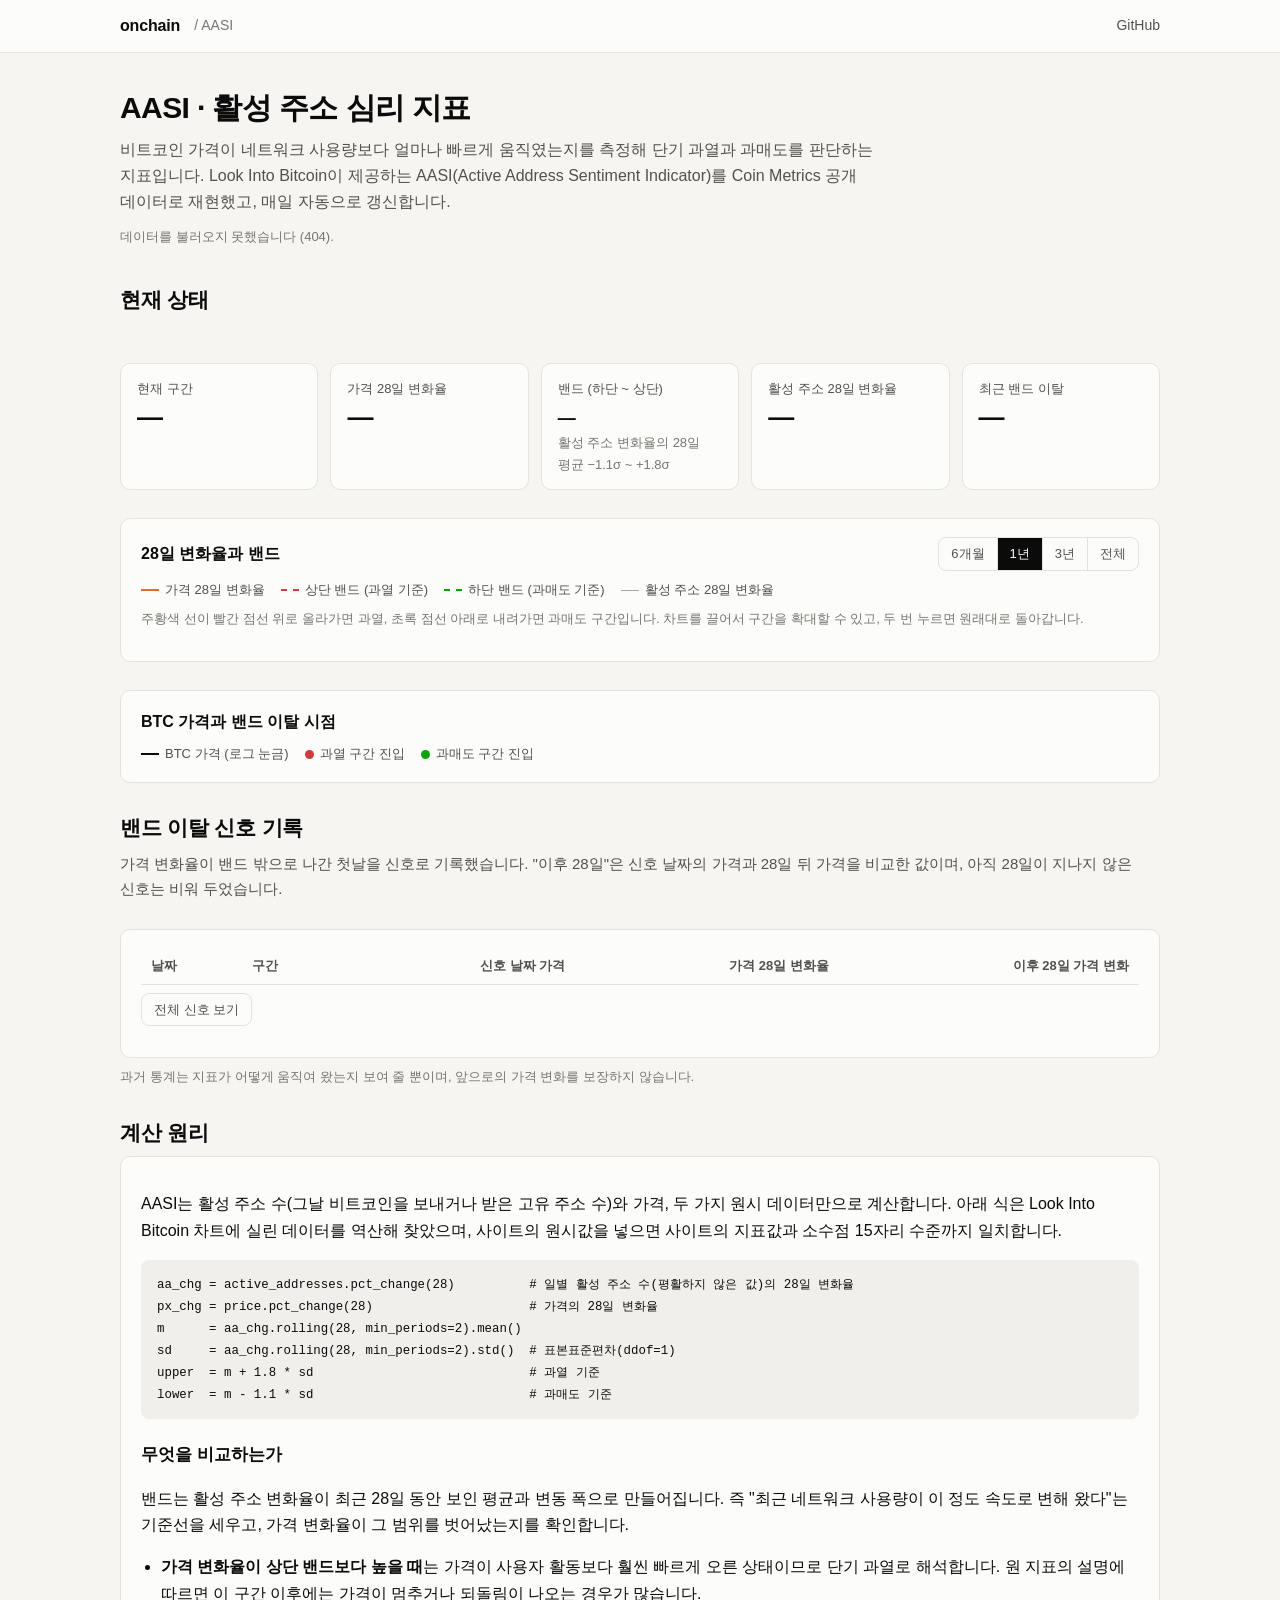
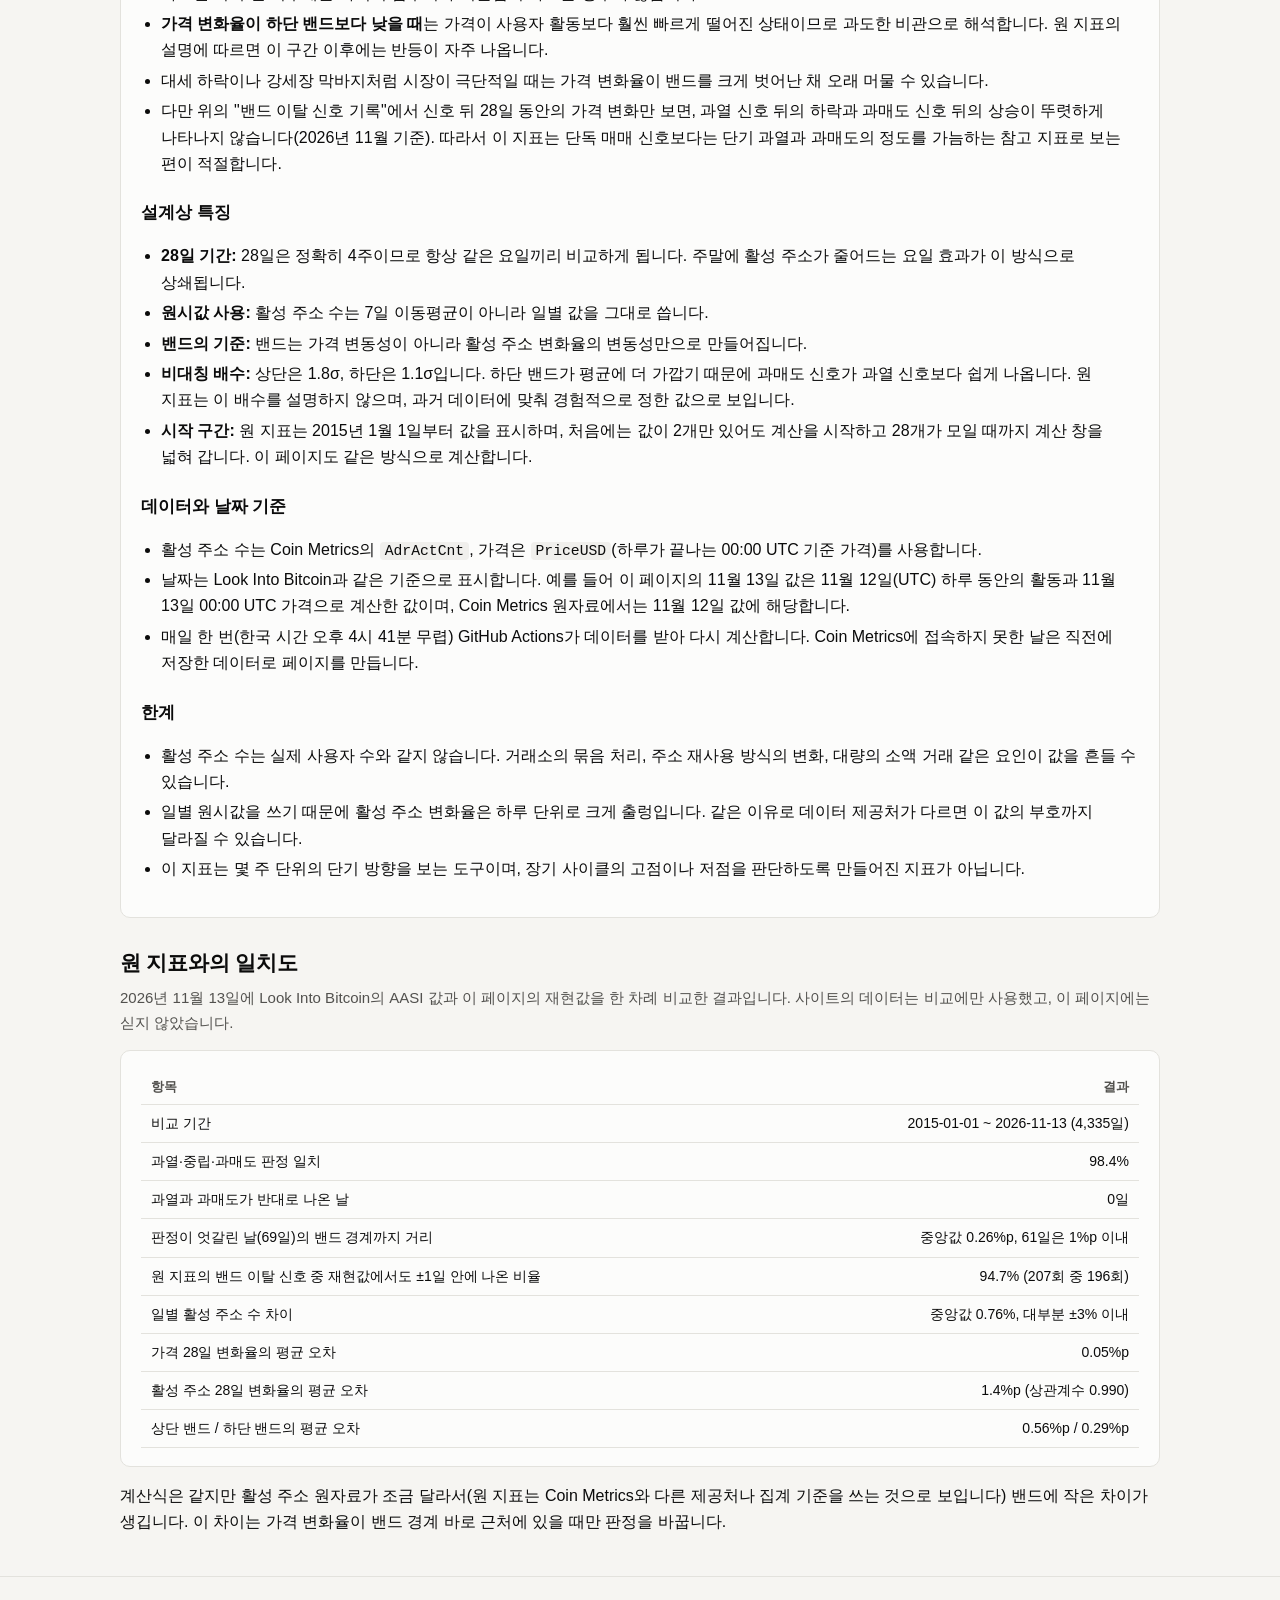
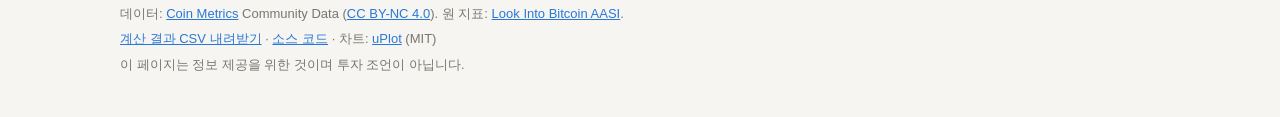
==== site/aasi/index.html @ 32cf72d3 "Add AASI indicator page with daily GitHub Pages build - indicators/aasi.py: AASI formula (28d change" ====
<!doctype html>
<html lang="ko">
<head>
  <meta charset="utf-8">
  <meta name="viewport" content="width=device-width, initial-scale=1">
  <title>AASI · 활성 주소 심리 지표 | onchain</title>
  <meta name="description" content="비트코인 활성 주소 수와 가격의 28일 변화율로 단기 과열·과매도를 판단하는 AASI를 Coin Metrics 공개 데이터로 재현해 매일 갱신합니다.">
  <link rel="icon" href="data:,">
  <link rel="stylesheet" href="../vendor/uplot/uPlot.min.css">
  <link rel="stylesheet" href="../assets/style.css">
</head>
<body>
  <nav class="top">
    <div class="wrap">
      <a class="brand" href="../">onchain</a>
      <span class="crumb">/ AASI</span>
      <span class="spacer"></span>
      <a class="repo" href="https://github.com/tlzkrh1029/onchain">GitHub</a>
    </div>
  </nav>

  <main class="wrap">
    <header class="hero">
      <h1>AASI · 활성 주소 심리 지표</h1>
      <p class="lead">
        비트코인 가격이 네트워크 사용량보다 얼마나 빠르게 움직였는지를 측정해 단기 과열과 과매도를 판단하는 지표입니다.
        Look Into Bitcoin이 제공하는 AASI(Active Address Sentiment Indicator)를 Coin Metrics 공개 데이터로 재현했고, 매일 자동으로 갱신합니다.
      </p>
      <div class="updated" id="updated">데이터를 불러오는 중입니다.</div>
    </header>

    <section id="status" aria-labelledby="status-h">
      <h2 id="status-h">현재 상태</h2>
      <p class="sub" id="status-sub">&nbsp;</p>
      <div class="cards">
        <div class="card" id="card-zone">
          <div class="k">현재 구간</div>
          <div class="v"><span class="zone-tag" id="zone-tag">—</span></div>
          <div class="d" id="zone-desc">&nbsp;</div>
        </div>
        <div class="card">
          <div class="k">가격 28일 변화율</div>
          <div class="v" id="v-pc">—</div>
          <div class="d" id="d-pc">&nbsp;</div>
        </div>
        <div class="card">
          <div class="k">밴드 (하단 ~ 상단)</div>
          <div class="v sm" id="v-band">—</div>
          <div class="d">활성 주소 변화율의 28일 평균 −1.1σ ~ +1.8σ</div>
        </div>
        <div class="card">
          <div class="k">활성 주소 28일 변화율</div>
          <div class="v" id="v-aa">—</div>
          <div class="d" id="d-aa">&nbsp;</div>
        </div>
        <div class="card">
          <div class="k">최근 밴드 이탈</div>
          <div class="v" id="v-last">—</div>
          <div class="d" id="d-last">&nbsp;</div>
        </div>
      </div>
    </section>

    <section id="chart-aasi-sec" aria-labelledby="chart-aasi-h">
      <div class="panel">
        <div class="chart-head">
          <h3 id="chart-aasi-h">28일 변화율과 밴드</h3>
          <div class="ranges" role="group" aria-label="기간 선택">
            <button type="button" data-range="182">6개월</button>
            <button type="button" data-range="365" aria-pressed="true">1년</button>
            <button type="button" data-range="1095">3년</button>
            <button type="button" data-range="all">전체</button>
          </div>
        </div>
        <div class="chart" id="chart-aasi"></div>
        <div class="legend" id="legend-aasi">
          <span><span class="sw" style="border-color:var(--series-price-chg)"></span>가격 28일 변화율</span>
          <span><span class="sw dash" style="border-color:var(--band-upper)"></span>상단 밴드 (과열 기준)</span>
          <span><span class="sw dash" style="border-color:var(--band-lower)"></span>하단 밴드 (과매도 기준)</span>
          <span><span class="sw" style="border-color:var(--series-aa);border-top-width:1px"></span>활성 주소 28일 변화율</span>
        </div>
        <p class="note">주황색 선이 빨간 점선 위로 올라가면 과열, 초록 점선 아래로 내려가면 과매도 구간입니다. 차트를 끌어서 구간을 확대할 수 있고, 두 번 누르면 원래대로 돌아갑니다.</p>
      </div>
    </section>

    <section id="chart-price-sec" aria-labelledby="chart-price-h">
      <div class="panel">
        <div class="chart-head">
          <h3 id="chart-price-h">BTC 가격과 밴드 이탈 시점</h3>
        </div>
        <div class="chart" id="chart-price"></div>
        <div class="legend">
          <span><span class="sw" style="border-color:var(--series-price)"></span>BTC 가격 (로그 눈금)</span>
          <span><span class="dot" style="background:var(--band-upper)"></span>과열 구간 진입</span>
          <span><span class="dot" style="background:var(--band-lower)"></span>과매도 구간 진입</span>
        </div>
      </div>
    </section>

    <section id="signals" aria-labelledby="signals-h">
      <h2 id="signals-h">밴드 이탈 신호 기록</h2>
      <p class="sub">가격 변화율이 밴드 밖으로 나간 첫날을 신호로 기록했습니다. "이후 28일"은 신호 날짜의 가격과 28일 뒤 가격을 비교한 값이며, 아직 28일이 지나지 않은 신호는 비워 두었습니다.</p>
      <div class="stats" id="sig-stats"></div>
      <div class="panel tbl-wrap">
        <table id="sig-table">
          <thead>
            <tr><th>날짜</th><th class="l">구간</th><th>신호 날짜 가격</th><th>가격 28일 변화율</th><th>이후 28일 가격 변화</th></tr>
          </thead>
          <tbody></tbody>
        </table>
        <p class="note"><button type="button" id="sig-more" class="btn">전체 신호 보기</button></p>
      </div>
      <p class="note">과거 통계는 지표가 어떻게 움직여 왔는지 보여 줄 뿐이며, 앞으로의 가격 변화를 보장하지 않습니다.</p>
    </section>

    <section id="method" aria-labelledby="method-h" class="prose">
      <h2 id="method-h">계산 원리</h2>
      <div class="panel">
        <p>AASI는 활성 주소 수(그날 비트코인을 보내거나 받은 고유 주소 수)와 가격, 두 가지 원시 데이터만으로 계산합니다. 아래 식은 Look Into Bitcoin 차트에 실린 데이터를 역산해 찾았으며, 사이트의 원시값을 넣으면 사이트의 지표값과 소수점 15자리 수준까지 일치합니다.</p>
<pre><code>aa_chg = active_addresses.pct_change(28)          # 일별 활성 주소 수(평활하지 않은 값)의 28일 변화율
px_chg = price.pct_change(28)                     # 가격의 28일 변화율
m      = aa_chg.rolling(28, min_periods=2).mean()
sd     = aa_chg.rolling(28, min_periods=2).std()  # 표본표준편차(ddof=1)
upper  = m + 1.8 * sd                             # 과열 기준
lower  = m - 1.1 * sd                             # 과매도 기준</code></pre>

        <h3>무엇을 비교하는가</h3>
        <p>밴드는 활성 주소 변화율이 최근 28일 동안 보인 평균과 변동 폭으로 만들어집니다. 즉 "최근 네트워크 사용량이 이 정도 속도로 변해 왔다"는 기준선을 세우고, 가격 변화율이 그 범위를 벗어났는지를 확인합니다.</p>
        <ul>
          <li><b>가격 변화율이 상단 밴드보다 높을 때</b>는 가격이 사용자 활동보다 훨씬 빠르게 오른 상태이므로 단기 과열로 해석합니다. 원 지표의 설명에 따르면 이 구간 이후에는 가격이 멈추거나 되돌림이 나오는 경우가 많습니다.</li>
          <li><b>가격 변화율이 하단 밴드보다 낮을 때</b>는 가격이 사용자 활동보다 훨씬 빠르게 떨어진 상태이므로 과도한 비관으로 해석합니다. 원 지표의 설명에 따르면 이 구간 이후에는 반등이 자주 나옵니다.</li>
          <li>대세 하락이나 강세장 막바지처럼 시장이 극단적일 때는 가격 변화율이 밴드를 크게 벗어난 채 오래 머물 수 있습니다.</li>
          <li>다만 위의 "밴드 이탈 신호 기록"에서 신호 뒤 28일 동안의 가격 변화만 보면, 과열 신호 뒤의 하락과 과매도 신호 뒤의 상승이 뚜렷하게 나타나지 않습니다(2026년 11월 기준). 따라서 이 지표는 단독 매매 신호보다는 단기 과열과 과매도의 정도를 가늠하는 참고 지표로 보는 편이 적절합니다.</li>
        </ul>

        <h3>설계상 특징</h3>
        <ul>
          <li><b>28일 기간:</b> 28일은 정확히 4주이므로 항상 같은 요일끼리 비교하게 됩니다. 주말에 활성 주소가 줄어드는 요일 효과가 이 방식으로 상쇄됩니다.</li>
          <li><b>원시값 사용:</b> 활성 주소 수는 7일 이동평균이 아니라 일별 값을 그대로 씁니다.</li>
          <li><b>밴드의 기준:</b> 밴드는 가격 변동성이 아니라 활성 주소 변화율의 변동성만으로 만들어집니다.</li>
          <li><b>비대칭 배수:</b> 상단은 1.8σ, 하단은 1.1σ입니다. 하단 밴드가 평균에 더 가깝기 때문에 과매도 신호가 과열 신호보다 쉽게 나옵니다. 원 지표는 이 배수를 설명하지 않으며, 과거 데이터에 맞춰 경험적으로 정한 값으로 보입니다.</li>
          <li><b>시작 구간:</b> 원 지표는 2015년 1월 1일부터 값을 표시하며, 처음에는 값이 2개만 있어도 계산을 시작하고 28개가 모일 때까지 계산 창을 넓혀 갑니다. 이 페이지도 같은 방식으로 계산합니다.</li>
        </ul>

        <h3>데이터와 날짜 기준</h3>
        <ul>
          <li>활성 주소 수는 Coin Metrics의 <code>AdrActCnt</code>, 가격은 <code>PriceUSD</code>(하루가 끝나는 00:00 UTC 기준 가격)를 사용합니다.</li>
          <li>날짜는 Look Into Bitcoin과 같은 기준으로 표시합니다. 예를 들어 이 페이지의 11월 13일 값은 11월 12일(UTC) 하루 동안의 활동과 11월 13일 00:00 UTC 가격으로 계산한 값이며, Coin Metrics 원자료에서는 11월 12일 값에 해당합니다.</li>
          <li>매일 한 번(한국 시간 오후 4시 41분 무렵) GitHub Actions가 데이터를 받아 다시 계산합니다. Coin Metrics에 접속하지 못한 날은 직전에 저장한 데이터로 페이지를 만듭니다.</li>
        </ul>

        <h3>한계</h3>
        <ul>
          <li>활성 주소 수는 실제 사용자 수와 같지 않습니다. 거래소의 묶음 처리, 주소 재사용 방식의 변화, 대량의 소액 거래 같은 요인이 값을 흔들 수 있습니다.</li>
          <li>일별 원시값을 쓰기 때문에 활성 주소 변화율은 하루 단위로 크게 출렁입니다. 같은 이유로 데이터 제공처가 다르면 이 값의 부호까지 달라질 수 있습니다.</li>
          <li>이 지표는 몇 주 단위의 단기 방향을 보는 도구이며, 장기 사이클의 고점이나 저점을 판단하도록 만들어진 지표가 아닙니다.</li>
        </ul>
      </div>
    </section>

    <section id="verify" aria-labelledby="verify-h" class="prose">
      <h2 id="verify-h">원 지표와의 일치도</h2>
      <p class="sub">2026년 11월 13일에 Look Into Bitcoin의 AASI 값과 이 페이지의 재현값을 한 차례 비교한 결과입니다. 사이트의 데이터는 비교에만 사용했고, 이 페이지에는 싣지 않았습니다.</p>
      <div class="panel tbl-wrap">
        <table>
          <thead><tr><th>항목</th><th>결과</th></tr></thead>
          <tbody>
            <tr><td>비교 기간</td><td>2015-01-01 ~ 2026-11-13 (4,335일)</td></tr>
            <tr><td>과열·중립·과매도 판정 일치</td><td>98.4%</td></tr>
            <tr><td>과열과 과매도가 반대로 나온 날</td><td>0일</td></tr>
            <tr><td>판정이 엇갈린 날(69일)의 밴드 경계까지 거리</td><td>중앙값 0.26%p, 61일은 1%p 이내</td></tr>
            <tr><td>원 지표의 밴드 이탈 신호 중 재현값에서도 ±1일 안에 나온 비율</td><td>94.7% (207회 중 196회)</td></tr>
            <tr><td>일별 활성 주소 수 차이</td><td>중앙값 0.76%, 대부분 ±3% 이내</td></tr>
            <tr><td>가격 28일 변화율의 평균 오차</td><td>0.05%p</td></tr>
            <tr><td>활성 주소 28일 변화율의 평균 오차</td><td>1.4%p (상관계수 0.990)</td></tr>
            <tr><td>상단 밴드 / 하단 밴드의 평균 오차</td><td>0.56%p / 0.29%p</td></tr>
          </tbody>
        </table>
      </div>
      <p>계산식은 같지만 활성 주소 원자료가 조금 달라서(원 지표는 Coin Metrics와 다른 제공처나 집계 기준을 쓰는 것으로 보입니다) 밴드에 작은 차이가 생깁니다. 이 차이는 가격 변화율이 밴드 경계 바로 근처에 있을 때만 판정을 바꿉니다.</p>
    </section>
  </main>

  <footer>
    <div class="wrap">
      <p>데이터: <a href="https://coinmetrics.io/">Coin Metrics</a> Community Data (<a href="https://creativecommons.org/licenses/by-nc/4.0/">CC BY-NC 4.0</a>). 원 지표: <a href="https://www.lookintobitcoin.com/charts/active-address-sentiment-indicator/">Look Into Bitcoin AASI</a>.</p>
      <p><a href="../data/aasi.csv">계산 결과 CSV 내려받기</a> · <a href="https://github.com/tlzkrh1029/onchain">소스 코드</a> · 차트: <a href="https://github.com/leeoniya/uPlot">uPlot</a> (MIT)</p>
      <p>이 페이지는 정보 제공을 위한 것이며 투자 조언이 아닙니다.</p>
    </div>
  </footer>

  <script src="../vendor/uplot/uPlot.iife.min.js"></script>
  <script src="../assets/aasi.js"></script>
</body>
</html>
---- site/vendor/uplot/uPlot.min.css ----
.uplot, .uplot *, .uplot *::before, .uplot *::after {box-sizing: border-box;}.uplot {font-family: system-ui, -apple-system, "Segoe UI", Roboto, "Helvetica Neue", Arial, "Noto Sans", sans-serif, "Apple Color Emoji", "Segoe UI Emoji", "Segoe UI Symbol", "Noto Color Emoji";line-height: 1.5;width: min-content;}.u-title {text-align: center;font-size: 18px;font-weight: bold;}.u-wrap {position: relative;user-select: none;}.u-over, .u-under {position: absolute;}.u-under {overflow: hidden;}.uplot canvas {display: block;position: relative;width: 100%;height: 100%;}.u-axis {position: absolute;}.u-legend {font-size: 14px;margin: auto;text-align: center;}.u-inline {display: block;}.u-inline * {display: inline-block;}.u-inline tr {margin-right: 16px;}.u-legend th {font-weight: 600;}.u-legend th > * {vertical-align: middle;display: inline-block;}.u-legend .u-marker {width: 1em;height: 1em;margin-right: 4px;background-clip: padding-box !important;}.u-inline.u-live th::after {content: ":";vertical-align: middle;}.u-inline:not(.u-live) .u-value {display: none;}.u-series > * {padding: 4px;}.u-series th {cursor: pointer;}.u-legend .u-off > * {opacity: 0.3;}.u-select {background: rgba(0,0,0,0.07);position: absolute;pointer-events: none;}.u-cursor-x, .u-cursor-y {position: absolute;left: 0;top: 0;pointer-events: none;will-change: transform;}.u-hz .u-cursor-x, .u-vt .u-cursor-y {height: 100%;border-right: 1px dashed #607D8B;}.u-hz .u-cursor-y, .u-vt .u-cursor-x {width: 100%;border-bottom: 1px dashed #607D8B;}.u-cursor-pt {position: absolute;top: 0;left: 0;border-radius: 50%;border: 0 solid;pointer-events: none;will-change: transform;/*this has to be !important since we set inline "background" shorthand */background-clip: padding-box !important;}.u-axis.u-off, .u-select.u-off, .u-cursor-x.u-off, .u-cursor-y.u-off, .u-cursor-pt.u-off {display: none;}
---- site/assets/style.css ----
:root {
  color-scheme: light;
  --surface-0: #f6f5f2;
  --surface-1: #fcfcfb;
  --border: #e3e2dd;
  --grid: #ebeae6;
  --text-primary: #0b0b0b;
  --text-secondary: #52514e;
  --text-muted: #77766f;
  --accent: #2a78d6;
  --series-price-chg: #eb6834;   /* 28d price change */
  --series-aa: #a8a7a1;          /* 28d active-address change */
  --series-price: #0b0b0b;       /* BTC price */
  --band-upper: #d03b3b;         /* status: critical */
  --band-lower: #0ca30c;         /* status: good */
  --zone-over-bg: #fbe9e9;
  --zone-under-bg: #e6f6e6;
  --zone-in-bg: #f0efec;
  --code-bg: #f0efec;
  --radius: 10px;
}
@media (prefers-color-scheme: dark) {
  :root {
    color-scheme: dark;
    --surface-0: #121211;
    --surface-1: #1a1a19;
    --border: #2f2f2c;
    --grid: #2a2a28;
    --text-primary: #f0efec;
    --text-secondary: #c3c2b7;
    --text-muted: #96958c;
    --accent: #3987e5;
    --series-price-chg: #d95926;
    --series-aa: #6b6a64;
    --series-price: #f0efec;
    --band-upper: #e66767;
    --band-lower: #0ca30c;
    --zone-over-bg: #3a2020;
    --zone-under-bg: #1d3320;
    --zone-in-bg: #2a2a28;
    --code-bg: #232321;
  }
}

* { box-sizing: border-box; }
body {
  margin: 0;
  background: var(--surface-0);
  color: var(--text-primary);
  font-family: -apple-system, BlinkMacSystemFont, "Apple SD Gothic Neo", "Pretendard", "Noto Sans KR", "Malgun Gothic", "Segoe UI", sans-serif;
  font-size: 16px;
  line-height: 1.65;
  word-break: keep-all;
  overflow-wrap: anywhere;
}
a { color: var(--accent); }
.wrap { max-width: 1080px; margin: 0 auto; padding: 0 20px; }

.top {
  border-bottom: 1px solid var(--border);
  background: var(--surface-1);
}
.top .wrap { display: flex; gap: 14px; align-items: center; height: 52px; }
.top .brand { font-weight: 700; color: var(--text-primary); text-decoration: none; letter-spacing: -0.01em; }
.top .crumb { color: var(--text-muted); font-size: 14px; }
.top .spacer { flex: 1; }
.top a.repo { font-size: 14px; color: var(--text-secondary); text-decoration: none; }

header.hero { padding: 36px 0 8px; }
header.hero h1 { font-size: 30px; line-height: 1.25; margin: 0 0 10px; letter-spacing: -0.02em; }
header.hero p.lead { margin: 0; color: var(--text-secondary); max-width: 760px; }
.updated { margin-top: 10px; font-size: 13px; color: var(--text-muted); }

section { margin: 28px 0; }
section > h2 { font-size: 21px; margin: 0 0 6px; letter-spacing: -0.01em; }
section > p.sub { margin: 0 0 14px; color: var(--text-secondary); font-size: 15px; }

.panel {
  background: var(--surface-1);
  border: 1px solid var(--border);
  border-radius: var(--radius);
  padding: 18px 20px;
}

/* status cards */
.cards { display: grid; grid-template-columns: repeat(auto-fit, minmax(190px, 1fr)); gap: 12px; }
.card { background: var(--surface-1); border: 1px solid var(--border); border-radius: var(--radius); padding: 14px 16px; }
.card .k { font-size: 13px; color: var(--text-secondary); }
.card .v { font-size: 26px; font-weight: 700; letter-spacing: -0.02em; line-height: 1.3; margin-top: 2px; font-variant-numeric: tabular-nums; }
.card .v.sm { font-size: 18px; padding-top: 6px; white-space: nowrap; }
.card .d { font-size: 13px; color: var(--text-muted); margin-top: 2px; }
.card.zone-over { background: var(--zone-over-bg); }
.card.zone-under { background: var(--zone-under-bg); }
.card.zone-in { background: var(--zone-in-bg); }
.zone-tag { display: inline-flex; align-items: center; gap: 6px; font-weight: 700; }
.zone-tag .ico { font-size: 0.8em; }
.zone-tag.over .ico { color: var(--band-upper); }
.zone-tag.under .ico { color: var(--band-lower); }
.zone-tag.in .ico { color: var(--text-muted); }

/* charts */
.chart-head { display: flex; flex-wrap: wrap; gap: 10px; align-items: center; justify-content: space-between; margin-bottom: 8px; }
.chart-head h3 { margin: 0; font-size: 16px; }
.ranges { display: inline-flex; border: 1px solid var(--border); border-radius: 8px; overflow: hidden; }
.ranges button {
  appearance: none; border: 0; background: transparent; color: var(--text-secondary);
  font: inherit; font-size: 13px; padding: 5px 12px; cursor: pointer;
}
.ranges button + button { border-left: 1px solid var(--border); }
.ranges button[aria-pressed="true"] { background: var(--text-primary); color: var(--surface-1); }
.chart { position: relative; width: 100%; }
.legend { display: flex; flex-wrap: wrap; gap: 6px 16px; font-size: 13px; color: var(--text-secondary); margin-top: 8px; }
.legend .sw { display: inline-block; width: 18px; height: 0; border-top: 2px solid; vertical-align: middle; margin-right: 6px; }
.legend .sw.dash { border-top-style: dashed; }
.legend .dot { display: inline-block; width: 9px; height: 9px; border-radius: 50%; vertical-align: middle; margin-right: 6px; }
.note { font-size: 13px; color: var(--text-muted); margin-top: 8px; }

.tip {
  position: absolute; pointer-events: none; z-index: 10; display: none;
  background: var(--surface-1); border: 1px solid var(--border); border-radius: 8px;
  box-shadow: 0 4px 14px rgba(0,0,0,.12); padding: 8px 10px; font-size: 12.5px; line-height: 1.5;
  min-width: 170px; font-variant-numeric: tabular-nums;
}
.tip .t { font-weight: 700; margin-bottom: 2px; }
.tip .r { display: flex; justify-content: space-between; gap: 14px; color: var(--text-secondary); }
.tip .r b { color: var(--text-primary); font-weight: 600; }
.tip .mk { display: inline-block; width: 10px; height: 0; border-top: 2px solid; vertical-align: middle; margin-right: 5px; }

/* uPlot overrides */
.uplot { font-family: inherit; }
.u-legend { display: none; }
.u-select { background: rgba(42, 120, 214, 0.12); }

/* tables */
.tbl-wrap { overflow-x: auto; }
table { border-collapse: collapse; width: 100%; font-size: 14px; font-variant-numeric: tabular-nums; }
th, td { text-align: right; padding: 7px 10px; border-bottom: 1px solid var(--border); white-space: nowrap; }
th:first-child, td:first-child, th.l, td.l { text-align: left; }
thead th { font-weight: 600; color: var(--text-secondary); font-size: 13px; }
.btn {
  appearance: none; border: 1px solid var(--border); border-radius: 8px; background: transparent;
  color: var(--text-secondary); font: inherit; font-size: 13px; padding: 5px 12px; cursor: pointer;
}
.btn:hover { border-color: var(--accent); color: var(--text-primary); }
.stats { display: grid; grid-template-columns: repeat(auto-fit, minmax(240px, 1fr)); gap: 12px; margin-bottom: 14px; }

/* prose */
.prose h3 { font-size: 17px; margin: 22px 0 6px; }
.prose p, .prose li { color: var(--text-primary); }
.prose ul { padding-left: 20px; }
.prose li { margin: 4px 0; }
pre {
  background: var(--code-bg); border-radius: 8px; padding: 14px 16px; overflow-x: auto;
  font-size: 13.5px; line-height: 1.6;
}
code { font-family: ui-monospace, SFMono-Regular, Menlo, Consolas, monospace; font-size: 0.92em; }
p code, li code, td code { background: var(--code-bg); padding: 1px 5px; border-radius: 4px; }

footer { border-top: 1px solid var(--border); margin-top: 40px; padding: 22px 0 40px; font-size: 13px; color: var(--text-muted); }
footer p { margin: 4px 0; }

/* home */
.ind-list { display: grid; grid-template-columns: repeat(auto-fit, minmax(280px, 1fr)); gap: 14px; }
.ind { display: block; text-decoration: none; color: inherit; background: var(--surface-1); border: 1px solid var(--border); border-radius: var(--radius); padding: 18px 20px; }
.ind:hover { border-color: var(--accent); }
.ind h3 { margin: 0 0 4px; font-size: 18px; }
.ind p { margin: 0; color: var(--text-secondary); font-size: 14.5px; }
.ind .now { margin-top: 12px; font-size: 14px; }

@media (max-width: 560px) {
  header.hero h1 { font-size: 24px; }
  .card .v { font-size: 22px; }
  .panel { padding: 14px 12px; }
}
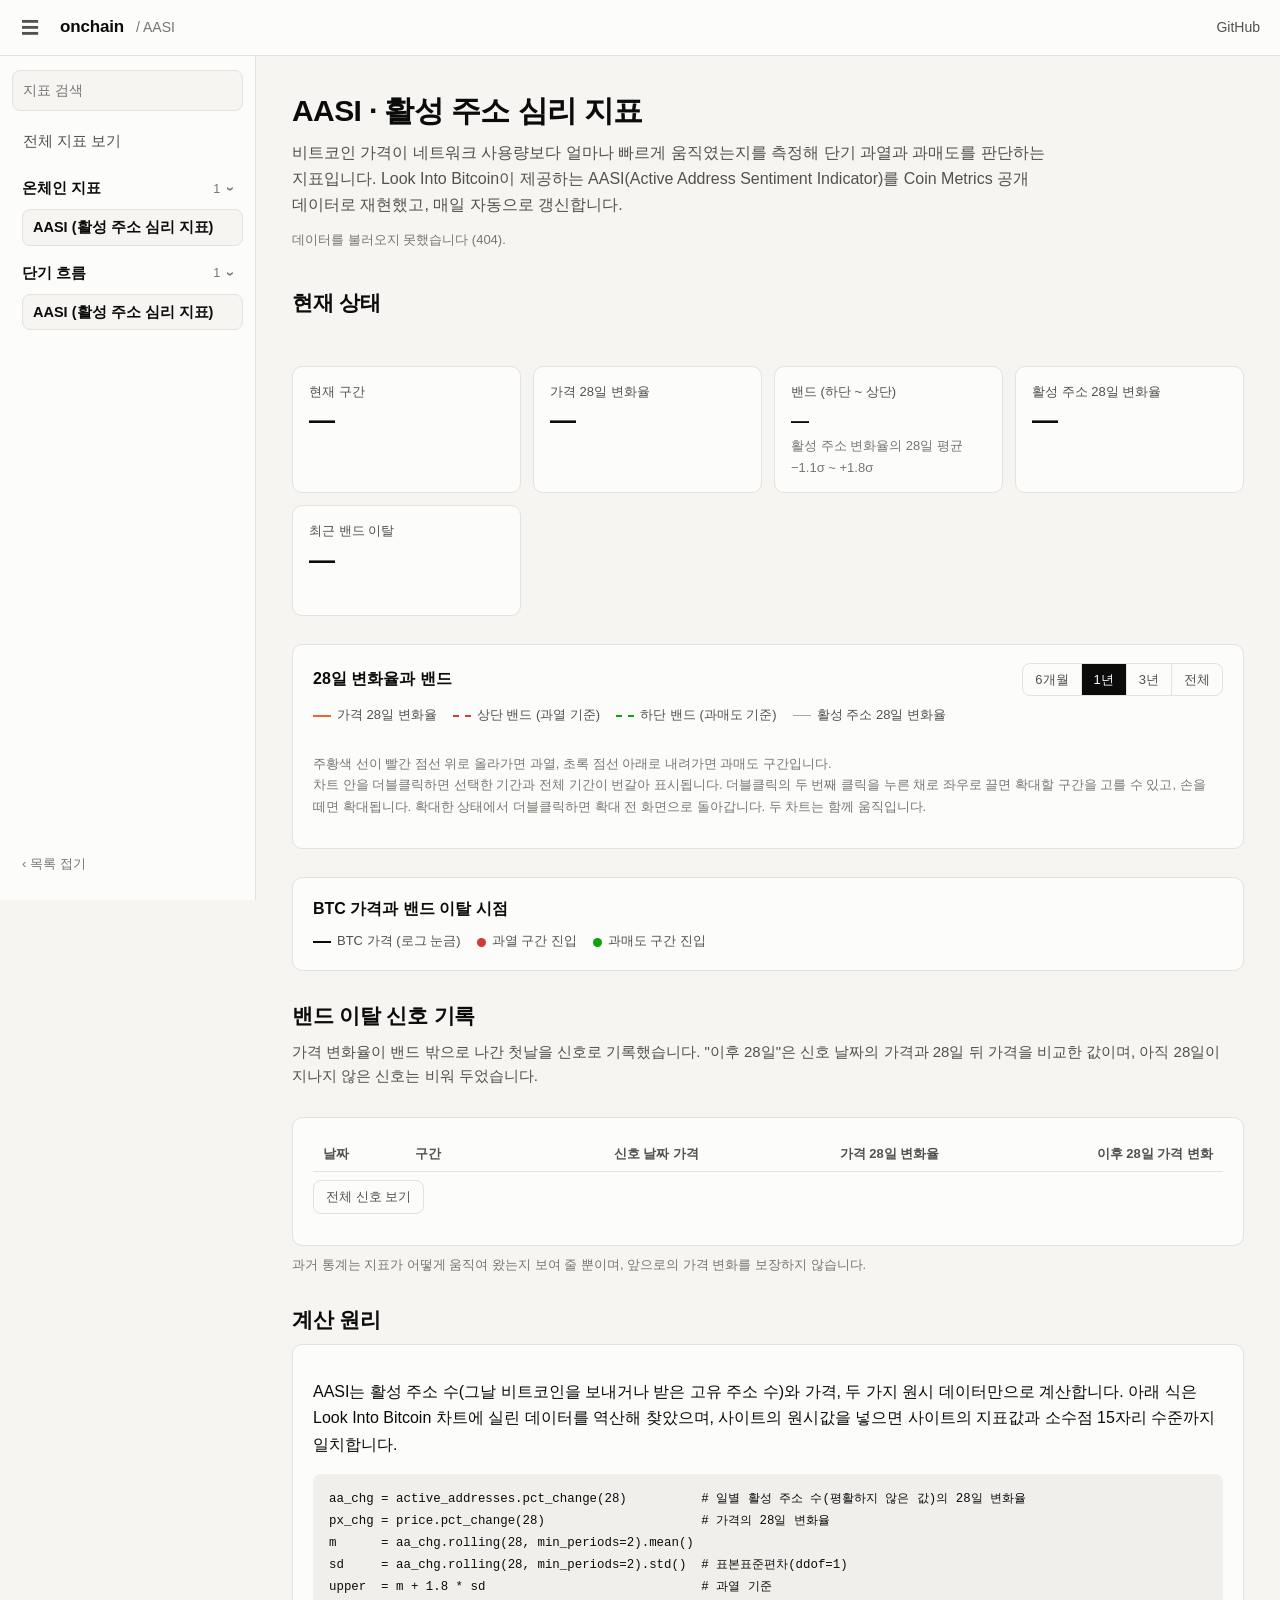
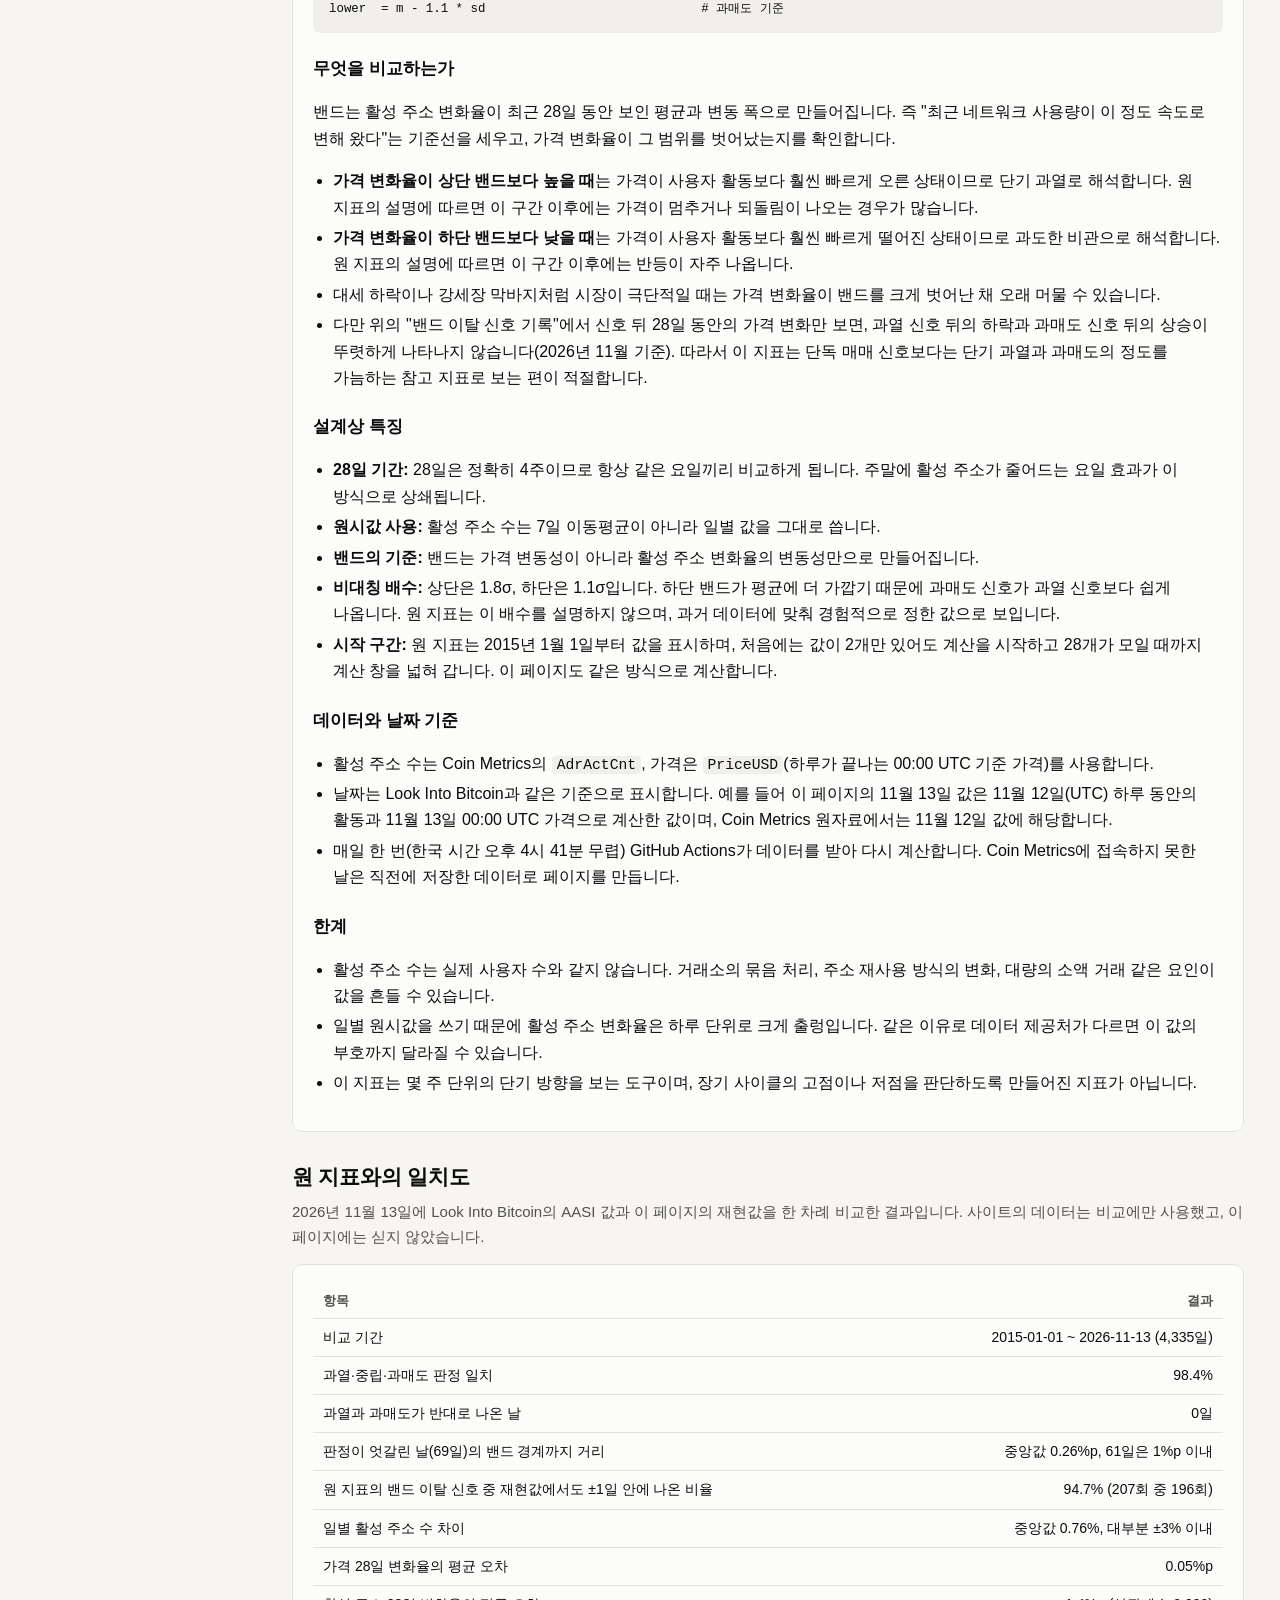
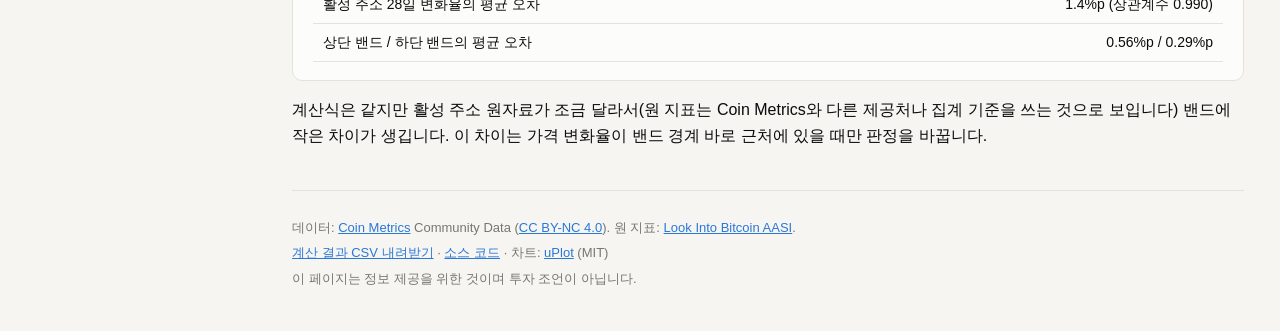
==== commit 55da7ea8: "Wide layout with sidebar nav; double-click chart gestures - Left sidebar on every page (search, coll" ====
--- a/site/aasi/index.html
+++ b/site/aasi/index.html
@@ -10,16 +10,17 @@
   <link rel="stylesheet" href="../assets/style.css">
 </head>
 <body>
-  <nav class="top">
-    <div class="wrap">
-      <a class="brand" href="../">onchain</a>
-      <span class="crumb">/ AASI</span>
-      <span class="spacer"></span>
-      <a class="repo" href="https://github.com/tlzkrh1029/onchain">GitHub</a>
-    </div>
-  </nav>
+  <header class="top">
+    <button class="menu-btn" id="menu-btn" type="button" aria-label="지표 목록 열고 닫기">☰</button>
+    <a class="brand" href="../">onchain</a>
+    <span class="crumb">/ AASI</span>
+    <span class="spacer"></span>
+    <a class="repo" href="https://github.com/tlzkrh1029/onchain">GitHub</a>
+  </header>
 
-  <main class="wrap">
+  <div class="layout">
+  <aside class="side" id="side"></aside>
+  <main class="main">
     <header class="hero">
       <h1>AASI · 활성 주소 심리 지표</h1>
       <p class="lead">
@@ -79,7 +80,9 @@
           <span><span class="sw dash" style="border-color:var(--band-lower)"></span>하단 밴드 (과매도 기준)</span>
           <span><span class="sw" style="border-color:var(--series-aa);border-top-width:1px"></span>활성 주소 28일 변화율</span>
         </div>
-        <p class="note">주황색 선이 빨간 점선 위로 올라가면 과열, 초록 점선 아래로 내려가면 과매도 구간입니다. 차트를 끌어서 구간을 확대할 수 있고, 두 번 누르면 원래대로 돌아갑니다.</p>
+        <p class="view-hint" id="view-hint" aria-live="polite"></p>
+        <p class="note">주황색 선이 빨간 점선 위로 올라가면 과열, 초록 점선 아래로 내려가면 과매도 구간입니다.<br>
+          차트 안을 더블클릭하면 선택한 기간과 전체 기간이 번갈아 표시됩니다. 더블클릭의 두 번째 클릭을 누른 채로 좌우로 끌면 확대할 구간을 고를 수 있고, 손을 떼면 확대됩니다. 확대한 상태에서 더블클릭하면 확대 전 화면으로 돌아갑니다. 두 차트는 함께 움직입니다.</p>
       </div>
     </section>
 
@@ -113,7 +116,7 @@
       <p class="note">과거 통계는 지표가 어떻게 움직여 왔는지 보여 줄 뿐이며, 앞으로의 가격 변화를 보장하지 않습니다.</p>
     </section>
 
-    <section id="method" aria-labelledby="method-h" class="prose">
+    <section id="method" aria-labelledby="method-h" class="prose readable">
       <h2 id="method-h">계산 원리</h2>
       <div class="panel">
         <p>AASI는 활성 주소 수(그날 비트코인을 보내거나 받은 고유 주소 수)와 가격, 두 가지 원시 데이터만으로 계산합니다. 아래 식은 Look Into Bitcoin 차트에 실린 데이터를 역산해 찾았으며, 사이트의 원시값을 넣으면 사이트의 지표값과 소수점 15자리 수준까지 일치합니다.</p>
@@ -158,7 +161,7 @@
       </div>
     </section>
 
-    <section id="verify" aria-labelledby="verify-h" class="prose">
+    <section id="verify" aria-labelledby="verify-h" class="prose readable">
       <h2 id="verify-h">원 지표와의 일치도</h2>
       <p class="sub">2026년 11월 13일에 Look Into Bitcoin의 AASI 값과 이 페이지의 재현값을 한 차례 비교한 결과입니다. 사이트의 데이터는 비교에만 사용했고, 이 페이지에는 싣지 않았습니다.</p>
       <div class="panel tbl-wrap">
@@ -179,16 +182,17 @@
       </div>
       <p>계산식은 같지만 활성 주소 원자료가 조금 달라서(원 지표는 Coin Metrics와 다른 제공처나 집계 기준을 쓰는 것으로 보입니다) 밴드에 작은 차이가 생깁니다. 이 차이는 가격 변화율이 밴드 경계 바로 근처에 있을 때만 판정을 바꿉니다.</p>
     </section>
-  </main>
-
-  <footer>
-    <div class="wrap">
+    <footer>
+    <div>
       <p>데이터: <a href="https://coinmetrics.io/">Coin Metrics</a> Community Data (<a href="https://creativecommons.org/licenses/by-nc/4.0/">CC BY-NC 4.0</a>). 원 지표: <a href="https://www.lookintobitcoin.com/charts/active-address-sentiment-indicator/">Look Into Bitcoin AASI</a>.</p>
       <p><a href="../data/aasi.csv">계산 결과 CSV 내려받기</a> · <a href="https://github.com/tlzkrh1029/onchain">소스 코드</a> · 차트: <a href="https://github.com/leeoniya/uPlot">uPlot</a> (MIT)</p>
       <p>이 페이지는 정보 제공을 위한 것이며 투자 조언이 아닙니다.</p>
     </div>
   </footer>
+  </main>
+  </div>
 
+  <script src="../assets/nav.js" data-root="../"></script>
   <script src="../vendor/uplot/uPlot.iife.min.js"></script>
   <script src="../assets/aasi.js"></script>
 </body>
--- a/site/assets/style.css
+++ b/site/assets/style.css
@@ -54,17 +54,88 @@
   overflow-wrap: anywhere;
 }
 a { color: var(--accent); }
-.wrap { max-width: 1080px; margin: 0 auto; padding: 0 20px; }
-
+/* ---------- layout: top bar + left sidebar + wide main ---------- */
+:root { --top-h: 56px; --side-w: 256px; }
 .top {
+  position: sticky; top: 0; z-index: 30;
+  height: var(--top-h);
+  display: flex; align-items: center; gap: 12px; padding: 0 20px 0 12px;
   border-bottom: 1px solid var(--border);
   background: var(--surface-1);
 }
-.top .wrap { display: flex; gap: 14px; align-items: center; height: 52px; }
-.top .brand { font-weight: 700; color: var(--text-primary); text-decoration: none; letter-spacing: -0.01em; }
+.menu-btn {
+  appearance: none; border: 1px solid transparent; background: transparent; color: var(--text-secondary);
+  width: 36px; height: 36px; border-radius: 8px; cursor: pointer; font-size: 18px; line-height: 1;
+}
+.menu-btn:hover { border-color: var(--border); color: var(--text-primary); }
+.top .brand { font-weight: 700; color: var(--text-primary); text-decoration: none; letter-spacing: -0.01em; font-size: 17px; }
 .top .crumb { color: var(--text-muted); font-size: 14px; }
 .top .spacer { flex: 1; }
 .top a.repo { font-size: 14px; color: var(--text-secondary); text-decoration: none; }
+
+.layout { display: grid; grid-template-columns: var(--side-w) minmax(0, 1fr); align-items: start; }
+body.side-closed .layout { grid-template-columns: minmax(0, 1fr); }
+body.side-closed .side { display: none; }
+.main { min-width: 0; padding: 0 36px 0 36px; }
+.readable { max-width: 980px; }
+
+.side {
+  position: sticky; top: var(--top-h);
+  height: calc(100vh - var(--top-h));
+  overflow-y: auto;
+  border-right: 1px solid var(--border);
+  background: var(--surface-1);
+  padding: 14px 12px 20px;
+  display: flex; flex-direction: column; gap: 6px;
+}
+.side-search {
+  width: 100%; font: inherit; font-size: 14px; color: var(--text-primary);
+  background: var(--surface-0); border: 1px solid var(--border); border-radius: 8px; padding: 8px 10px; margin-bottom: 6px;
+}
+.side-search:focus { outline: 2px solid var(--accent); outline-offset: -1px; }
+.side-link {
+  display: block; padding: 7px 10px; border-radius: 8px; border: 1px solid transparent;
+  color: var(--text-primary); text-decoration: none; font-size: 14.5px; line-height: 1.4;
+}
+.side-link:hover { background: var(--surface-0); }
+.side-link.active { border-color: var(--border); background: var(--surface-0); font-weight: 600; }
+.side-home { color: var(--text-secondary); }
+.side-groups { display: flex; flex-direction: column; gap: 2px; margin-top: 4px; }
+.side-ghead {
+  appearance: none; width: 100%; display: flex; align-items: center; gap: 8px;
+  background: transparent; border: 0; border-radius: 8px; padding: 8px 10px; cursor: pointer;
+  font: inherit; font-size: 14.5px; font-weight: 600; color: var(--text-primary); text-align: left;
+}
+.side-ghead:hover { background: var(--surface-0); }
+.side-ghead .t { flex: 1; }
+.side-ghead .n { font-size: 12.5px; font-weight: 500; color: var(--text-muted); }
+.side-ghead .chev { color: var(--text-muted); transition: transform .15s; transform: rotate(90deg); }
+.side-group.closed .chev { transform: rotate(0deg); }
+.side-group.closed .side-list { display: none; }
+.side-list { list-style: none; margin: 0 0 6px; padding: 0 0 0 10px; }
+.side-empty { font-size: 13.5px; color: var(--text-muted); padding: 4px 10px; margin: 0; }
+.side-collapse {
+  margin-top: auto; align-self: flex-start;
+  appearance: none; border: 0; background: transparent; color: var(--text-muted);
+  font: inherit; font-size: 13px; padding: 6px 10px; cursor: pointer; border-radius: 8px;
+}
+.side-collapse:hover { color: var(--text-primary); background: var(--surface-0); }
+.side-scrim { display: none; }
+
+@media (max-width: 900px) {
+  .layout { grid-template-columns: minmax(0, 1fr); }
+  .side {
+    position: fixed; top: var(--top-h); left: 0; bottom: 0; z-index: 40;
+    width: min(300px, 86vw); height: auto;
+    transform: translateX(-102%); transition: transform .2s ease;
+    box-shadow: 0 10px 30px rgba(0,0,0,.18);
+  }
+  body.side-closed .side { display: flex; }
+  body.side-open .side { transform: none; }
+  body.side-open .side-scrim { display: block; position: fixed; inset: var(--top-h) 0 0 0; z-index: 35; background: rgba(0,0,0,.28); }
+  .side-collapse { display: none; }
+  .main { padding: 0 20px; }
+}
 
 header.hero { padding: 36px 0 8px; }
 header.hero h1 { font-size: 30px; line-height: 1.25; margin: 0 0 10px; letter-spacing: -0.02em; }
@@ -157,10 +228,14 @@
 p code, li code, td code { background: var(--code-bg); padding: 1px 5px; border-radius: 4px; }
 
 footer { border-top: 1px solid var(--border); margin-top: 40px; padding: 22px 0 40px; font-size: 13px; color: var(--text-muted); }
+.u-over { user-select: none; -webkit-user-select: none; touch-action: pan-y; }
+.view-hint { min-height: 1em; font-size: 13px; color: var(--accent); margin: 6px 0 0; }
 footer p { margin: 4px 0; }
 
 /* home */
-.ind-list { display: grid; grid-template-columns: repeat(auto-fit, minmax(280px, 1fr)); gap: 14px; }
+.ind-list { display: grid; grid-template-columns: repeat(auto-fill, minmax(320px, 1fr)); gap: 14px; }
+.home-group { margin: 26px 0; }
+.home-group h2 { font-size: 19px; margin: 0 0 10px; }
 .ind { display: block; text-decoration: none; color: inherit; background: var(--surface-1); border: 1px solid var(--border); border-radius: var(--radius); padding: 18px 20px; }
 .ind:hover { border-color: var(--accent); }
 .ind h3 { margin: 0 0 4px; font-size: 18px; }
@@ -168,6 +243,7 @@
 .ind .now { margin-top: 12px; font-size: 14px; }
 
 @media (max-width: 560px) {
+  .main { padding: 0 14px; }
   header.hero h1 { font-size: 24px; }
   .card .v { font-size: 22px; }
   .panel { padding: 14px 12px; }
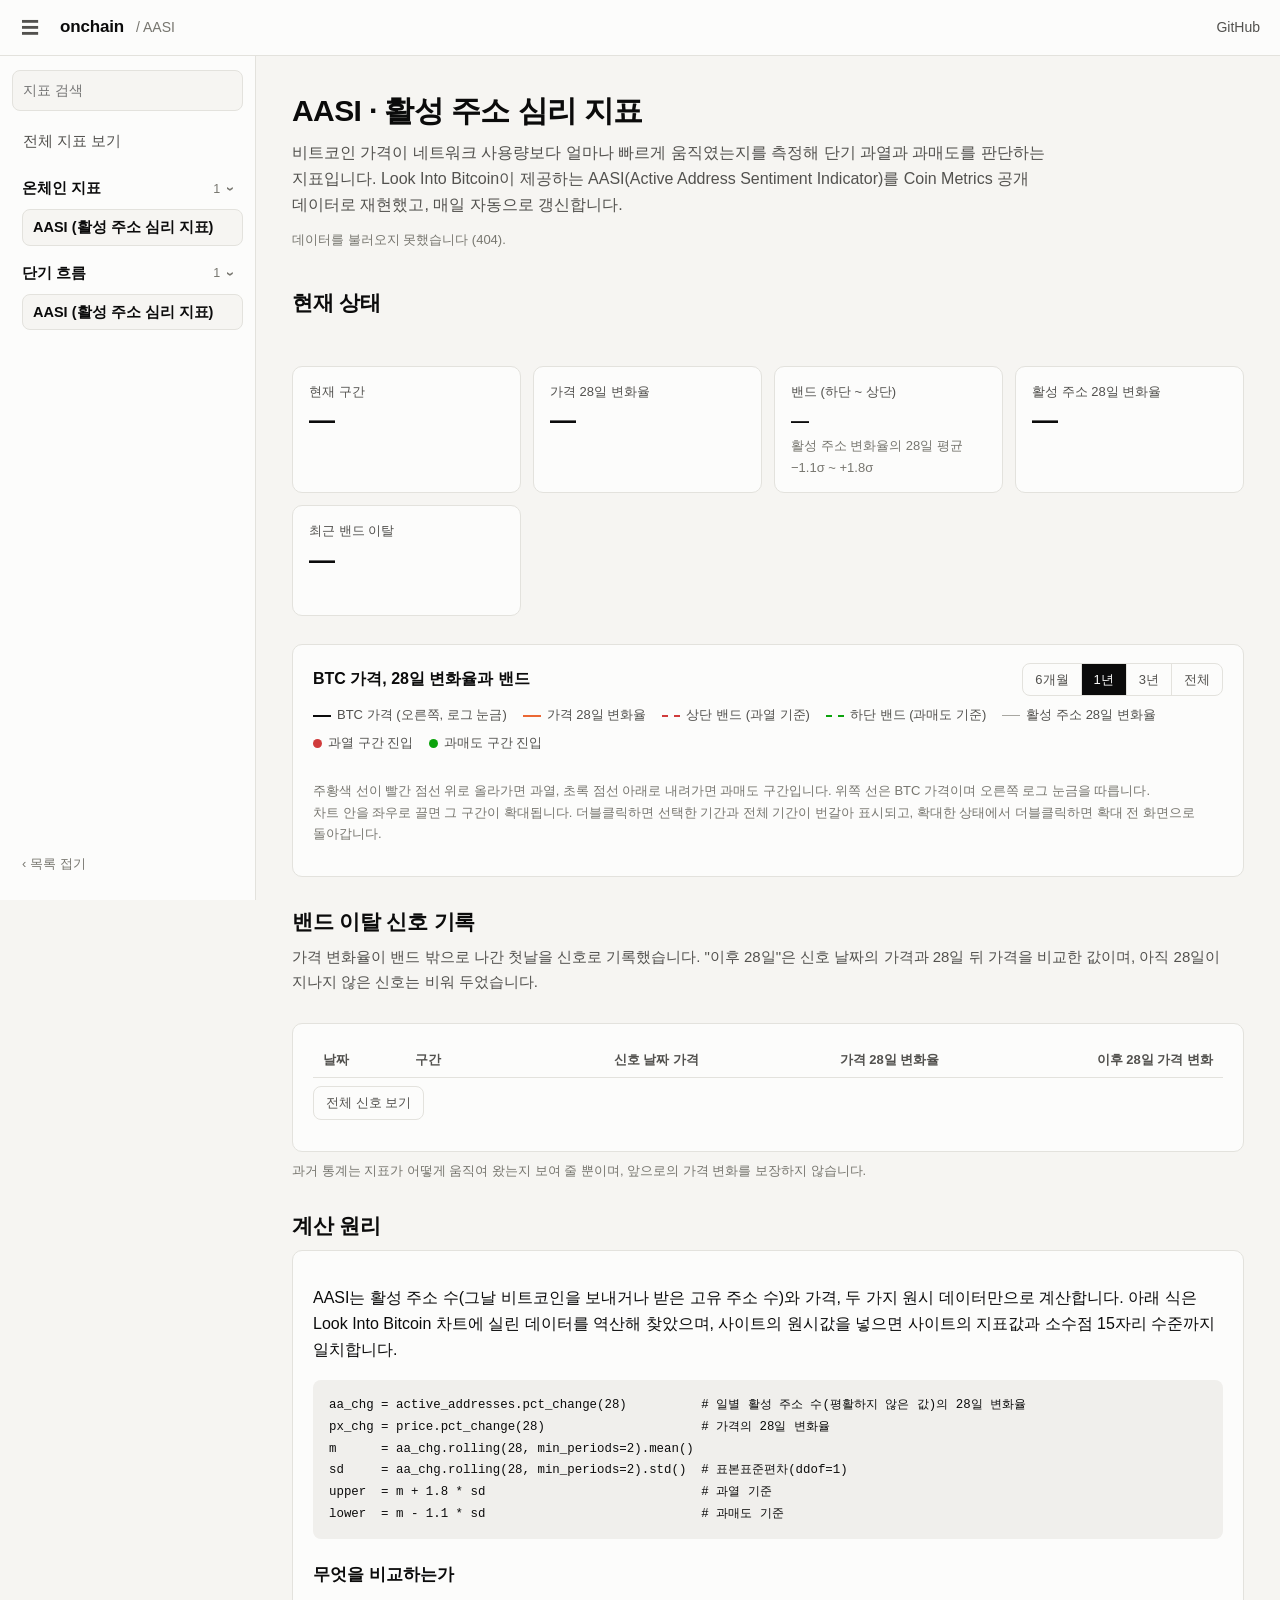
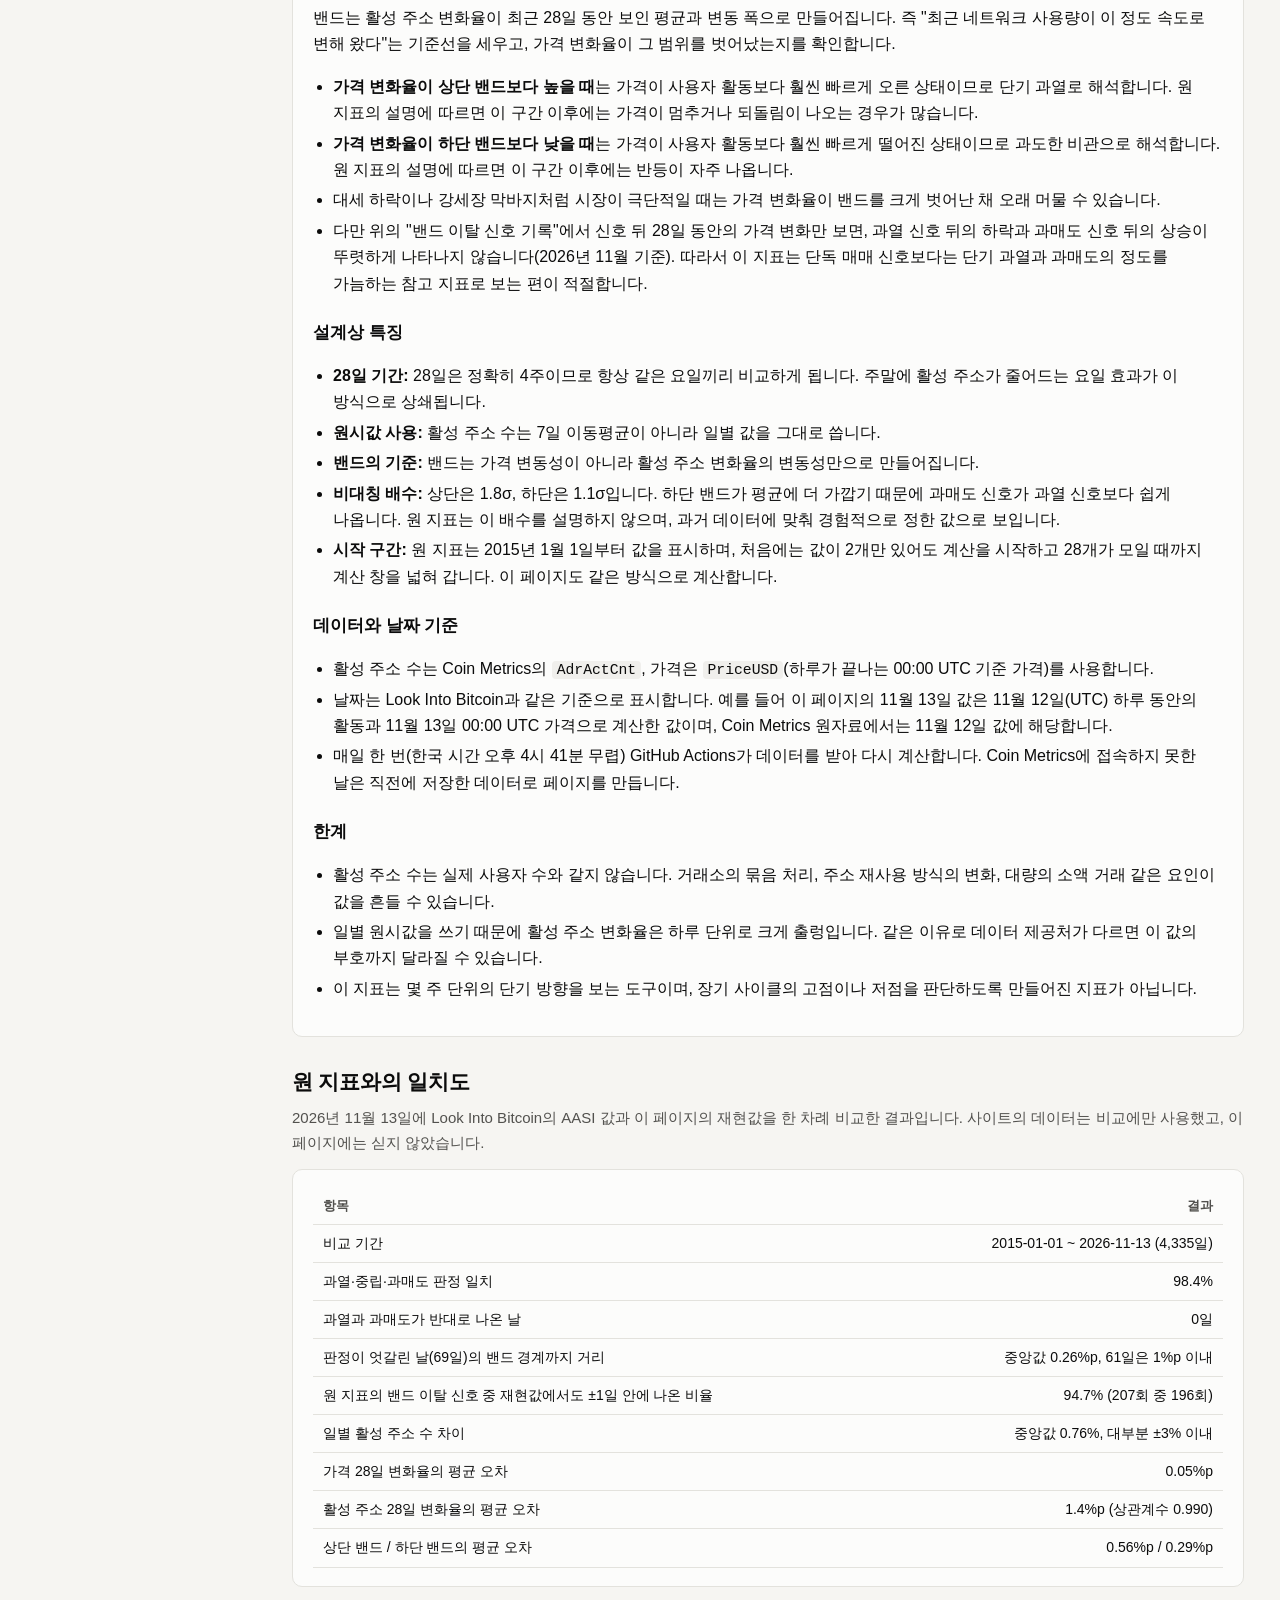
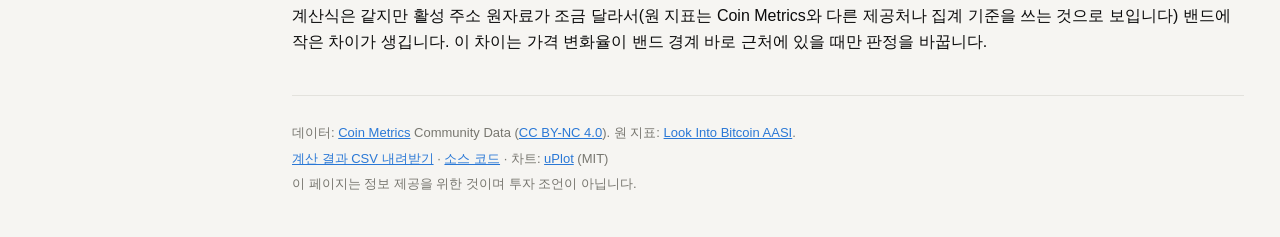
==== commit 29faf700: "AASI chart: overlay BTC price (log, right axis), lighter grid, drag zoom - BTC price drawn on the AA" ====
--- a/site/aasi/index.html
+++ b/site/aasi/index.html
@@ -65,7 +65,7 @@
     <section id="chart-aasi-sec" aria-labelledby="chart-aasi-h">
       <div class="panel">
         <div class="chart-head">
-          <h3 id="chart-aasi-h">28일 변화율과 밴드</h3>
+          <h3 id="chart-aasi-h">BTC 가격, 28일 변화율과 밴드</h3>
           <div class="ranges" role="group" aria-label="기간 선택">
             <button type="button" data-range="182">6개월</button>
             <button type="button" data-range="365" aria-pressed="true">1년</button>
@@ -75,28 +75,17 @@
         </div>
         <div class="chart" id="chart-aasi"></div>
         <div class="legend" id="legend-aasi">
+          <span><span class="sw" style="border-color:var(--series-price)"></span>BTC 가격 (오른쪽, 로그 눈금)</span>
           <span><span class="sw" style="border-color:var(--series-price-chg)"></span>가격 28일 변화율</span>
           <span><span class="sw dash" style="border-color:var(--band-upper)"></span>상단 밴드 (과열 기준)</span>
           <span><span class="sw dash" style="border-color:var(--band-lower)"></span>하단 밴드 (과매도 기준)</span>
           <span><span class="sw" style="border-color:var(--series-aa);border-top-width:1px"></span>활성 주소 28일 변화율</span>
-        </div>
-        <p class="view-hint" id="view-hint" aria-live="polite"></p>
-        <p class="note">주황색 선이 빨간 점선 위로 올라가면 과열, 초록 점선 아래로 내려가면 과매도 구간입니다.<br>
-          차트 안을 더블클릭하면 선택한 기간과 전체 기간이 번갈아 표시됩니다. 더블클릭의 두 번째 클릭을 누른 채로 좌우로 끌면 확대할 구간을 고를 수 있고, 손을 떼면 확대됩니다. 확대한 상태에서 더블클릭하면 확대 전 화면으로 돌아갑니다. 두 차트는 함께 움직입니다.</p>
-      </div>
-    </section>
-
-    <section id="chart-price-sec" aria-labelledby="chart-price-h">
-      <div class="panel">
-        <div class="chart-head">
-          <h3 id="chart-price-h">BTC 가격과 밴드 이탈 시점</h3>
-        </div>
-        <div class="chart" id="chart-price"></div>
-        <div class="legend">
-          <span><span class="sw" style="border-color:var(--series-price)"></span>BTC 가격 (로그 눈금)</span>
           <span><span class="dot" style="background:var(--band-upper)"></span>과열 구간 진입</span>
           <span><span class="dot" style="background:var(--band-lower)"></span>과매도 구간 진입</span>
         </div>
+        <p class="view-hint" id="view-hint" aria-live="polite"></p>
+        <p class="note">주황색 선이 빨간 점선 위로 올라가면 과열, 초록 점선 아래로 내려가면 과매도 구간입니다. 위쪽 선은 BTC 가격이며 오른쪽 로그 눈금을 따릅니다.<br>
+          차트 안을 좌우로 끌면 그 구간이 확대됩니다. 더블클릭하면 선택한 기간과 전체 기간이 번갈아 표시되고, 확대한 상태에서 더블클릭하면 확대 전 화면으로 돌아갑니다.</p>
       </div>
     </section>
 
--- a/site/assets/style.css
+++ b/site/assets/style.css
@@ -3,7 +3,8 @@
   --surface-0: #f6f5f2;
   --surface-1: #fcfcfb;
   --border: #e3e2dd;
-  --grid: #ebeae6;
+  --grid: #f1f0ec;
+  --grid-strong: #dddcd6;
   --text-primary: #0b0b0b;
   --text-secondary: #52514e;
   --text-muted: #77766f;
@@ -25,7 +26,8 @@
     --surface-0: #121211;
     --surface-1: #1a1a19;
     --border: #2f2f2c;
-    --grid: #2a2a28;
+    --grid: #222221;
+    --grid-strong: #3a3a37;
     --text-primary: #f0efec;
     --text-secondary: #c3c2b7;
     --text-muted: #96958c;
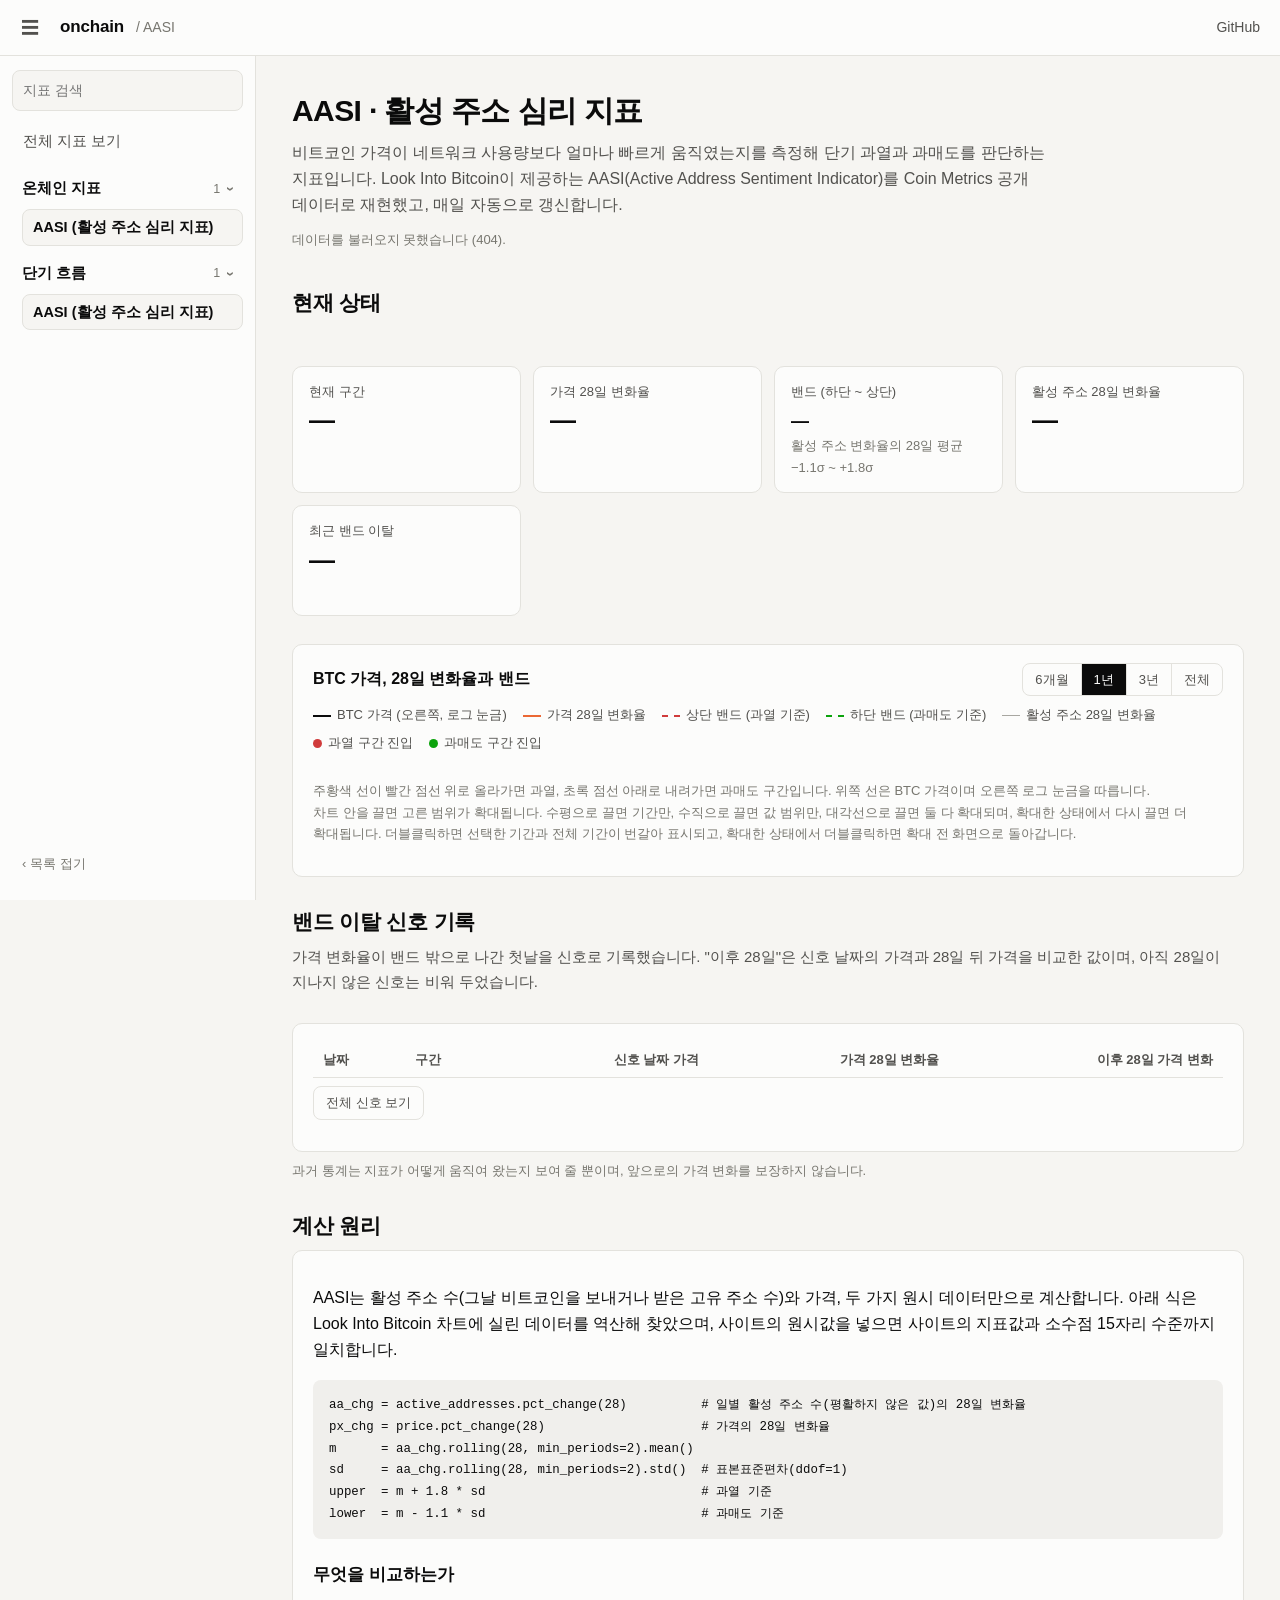
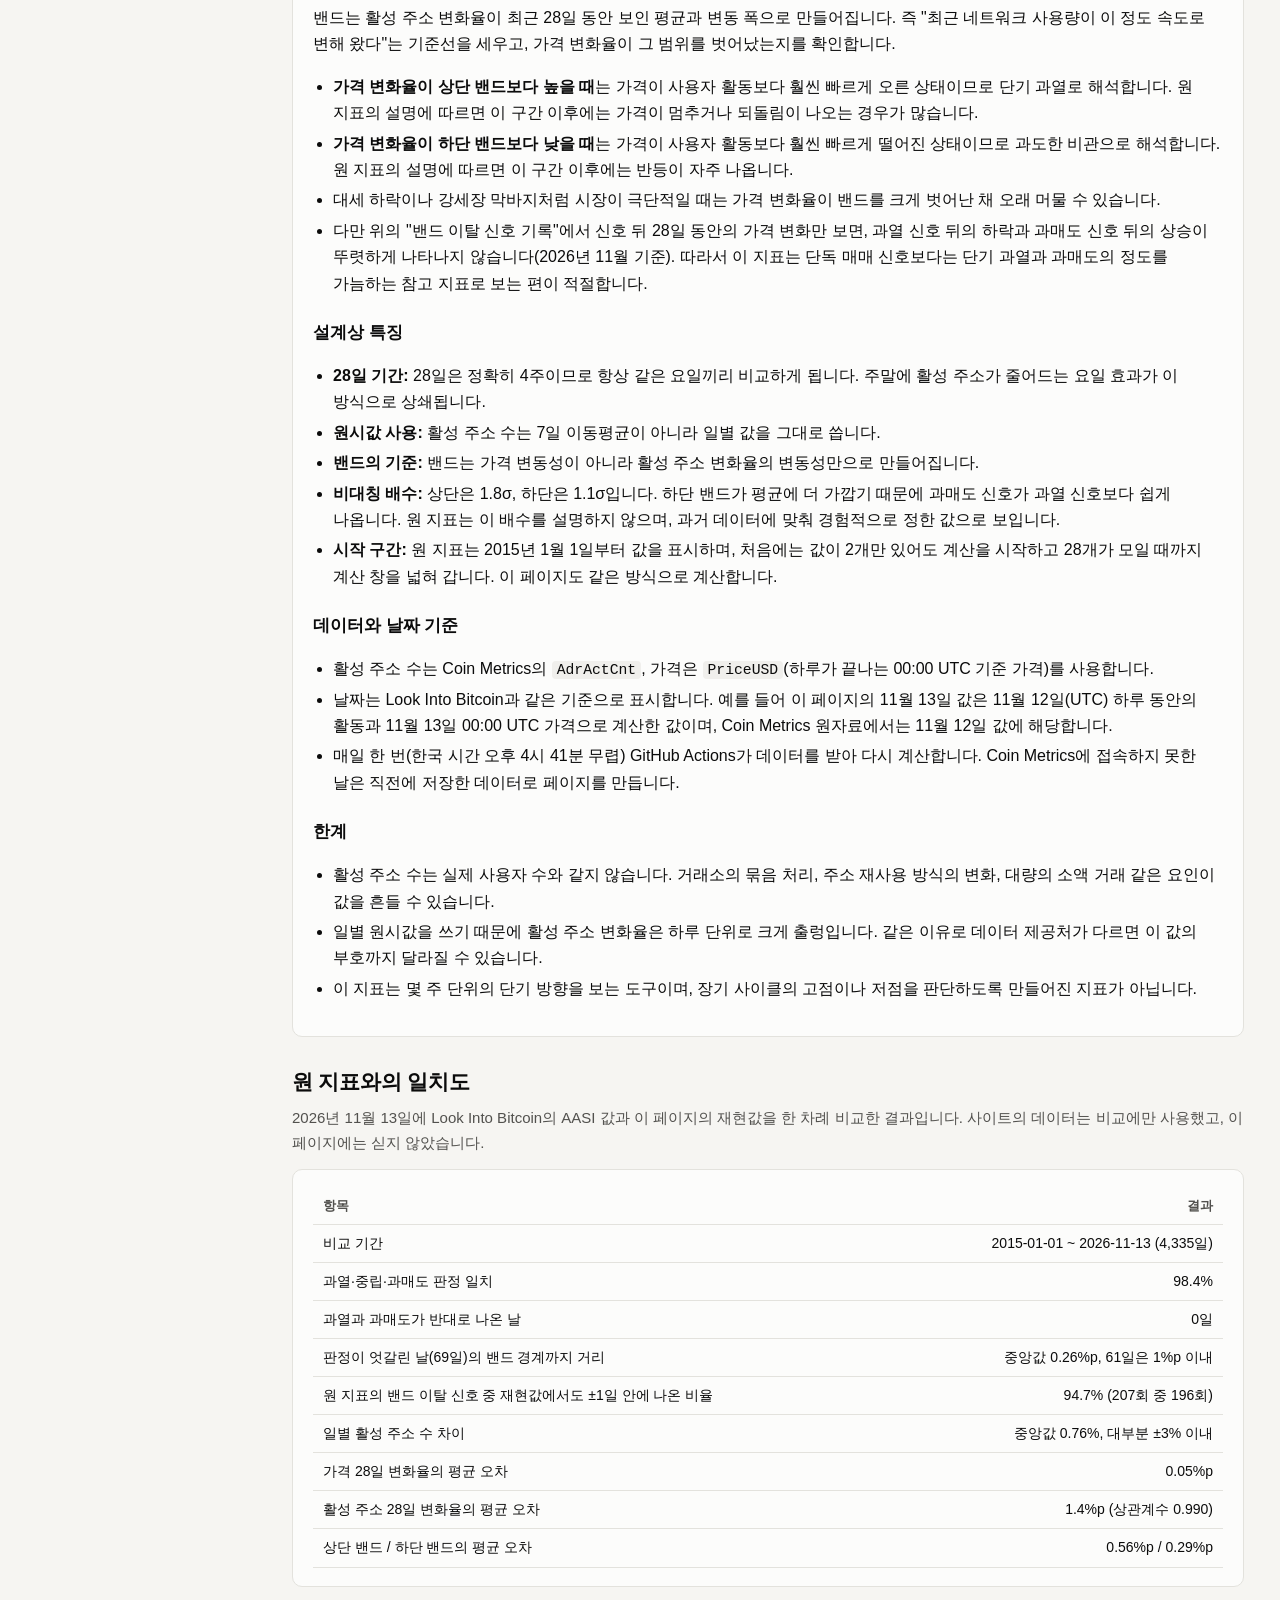
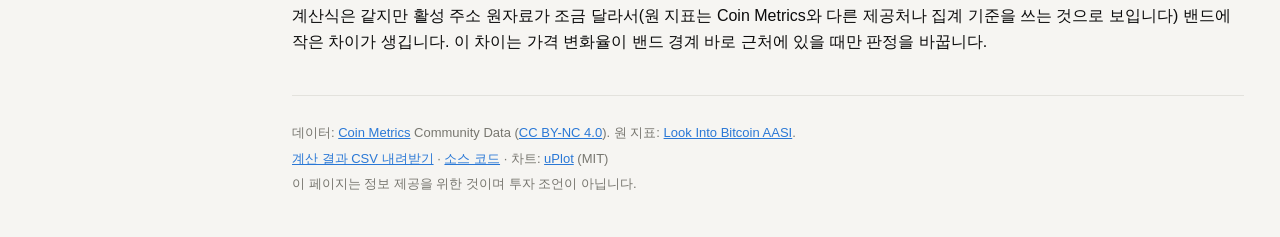
==== commit f15c4e8c: "AASI chart: Plotly-style box zoom - Drag picks a box: nearly horizontal drags zoom dates only, nearl" ====
--- a/site/aasi/index.html
+++ b/site/aasi/index.html
@@ -85,7 +85,7 @@
         </div>
         <p class="view-hint" id="view-hint" aria-live="polite"></p>
         <p class="note">주황색 선이 빨간 점선 위로 올라가면 과열, 초록 점선 아래로 내려가면 과매도 구간입니다. 위쪽 선은 BTC 가격이며 오른쪽 로그 눈금을 따릅니다.<br>
-          차트 안을 좌우로 끌면 그 구간이 확대됩니다. 더블클릭하면 선택한 기간과 전체 기간이 번갈아 표시되고, 확대한 상태에서 더블클릭하면 확대 전 화면으로 돌아갑니다.</p>
+          차트 안을 끌면 고른 범위가 확대됩니다. 수평으로 끌면 기간만, 수직으로 끌면 값 범위만, 대각선으로 끌면 둘 다 확대되며, 확대한 상태에서 다시 끌면 더 확대됩니다. 더블클릭하면 선택한 기간과 전체 기간이 번갈아 표시되고, 확대한 상태에서 더블클릭하면 확대 전 화면으로 돌아갑니다.</p>
       </div>
     </section>
 
--- a/site/assets/style.css
+++ b/site/assets/style.css
@@ -5,6 +5,7 @@
   --border: #e3e2dd;
   --grid: #f1f0ec;
   --grid-strong: #dddcd6;
+  --zoom-dim: rgba(40, 40, 36, 0.09);
   --text-primary: #0b0b0b;
   --text-secondary: #52514e;
   --text-muted: #77766f;
@@ -28,6 +29,7 @@
     --border: #2f2f2c;
     --grid: #222221;
     --grid-strong: #3a3a37;
+    --zoom-dim: rgba(0, 0, 0, 0.35);
     --text-primary: #f0efec;
     --text-secondary: #c3c2b7;
     --text-muted: #96958c;
@@ -230,7 +232,17 @@
 p code, li code, td code { background: var(--code-bg); padding: 1px 5px; border-radius: 4px; }
 
 footer { border-top: 1px solid var(--border); margin-top: 40px; padding: 22px 0 40px; font-size: 13px; color: var(--text-muted); }
-.u-over { user-select: none; -webkit-user-select: none; touch-action: pan-y; }
+.u-over { user-select: none; -webkit-user-select: none; touch-action: pan-y; overflow: hidden; cursor: crosshair; }
+.u-over.dragging .tip { display: none !important; }
+/* zoom selection: four corner brackets, outside dimmed (like Plotly's box zoom) */
+.zsel { position: absolute; display: none; pointer-events: none; z-index: 5; box-shadow: 0 0 0 100000px var(--zoom-dim); }
+.zsel .c { position: absolute; width: 12px; height: 12px; border: 0 solid var(--text-primary); }
+.zsel .tl { left: -1px; top: -1px; border-left-width: 2px; border-top-width: 2px; }
+.zsel .tr { right: -1px; top: -1px; border-right-width: 2px; border-top-width: 2px; }
+.zsel .bl { left: -1px; bottom: -1px; border-left-width: 2px; border-bottom-width: 2px; }
+.zsel .br { right: -1px; bottom: -1px; border-right-width: 2px; border-bottom-width: 2px; }
+.zsel.kx { border-left: 1px solid var(--text-secondary); border-right: 1px solid var(--text-secondary); }
+.zsel.ky { border-top: 1px solid var(--text-secondary); border-bottom: 1px solid var(--text-secondary); }
 .view-hint { min-height: 1em; font-size: 13px; color: var(--accent); margin: 6px 0 0; }
 footer p { margin: 4px 0; }
 
